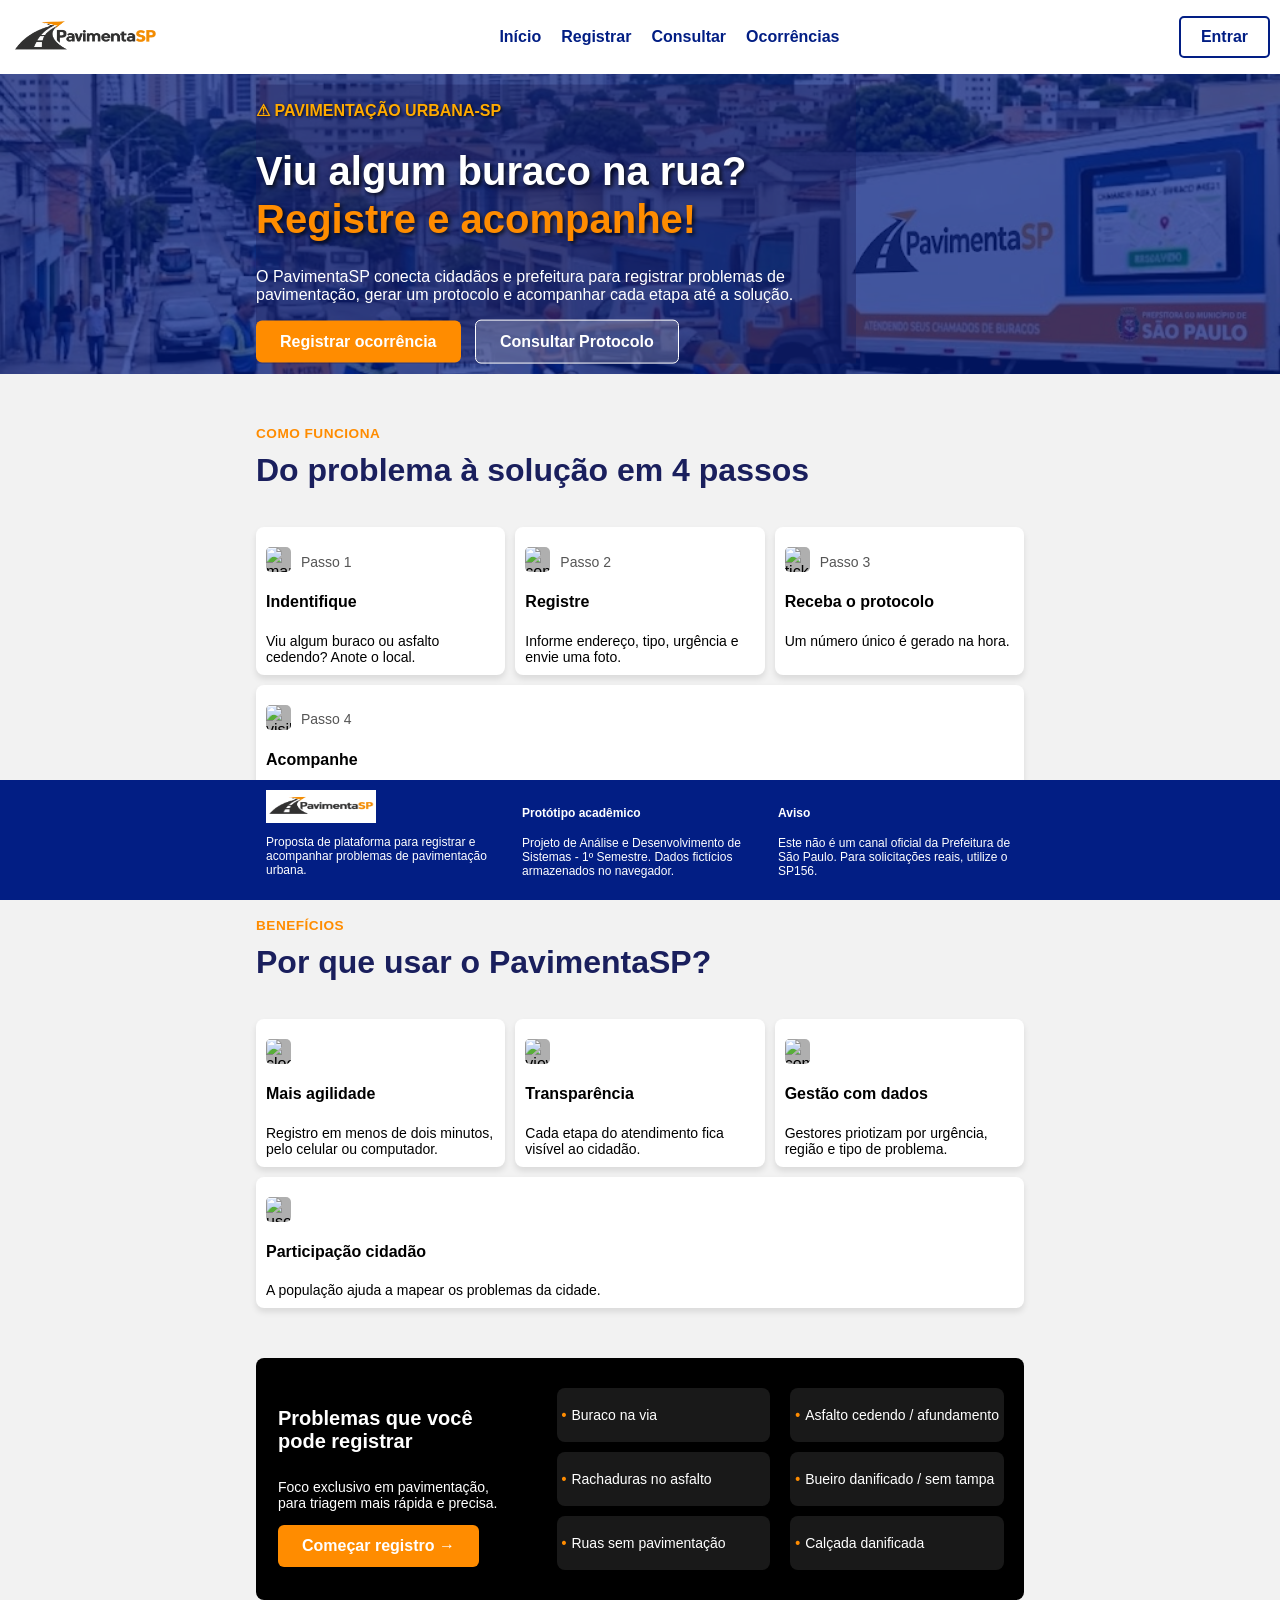
==== public/index.html @ efc805de "Adicionando telas do projeto PavimentaSP" ====
<!DOCTYPE html>
<html lang="pt-Br">

<head>
    <meta charset="UTF-8">
    <meta name="viewport" content="width=device-width, initial-scale=1.0">
    <link rel="stylesheet" href="../css/style.css">
    <title>PavimentaSP | Início</title>
</head>

<body>
    <header class="cabecalho">
        <a href="index.html"><img src="../img/logoPavimenta.png" alt="Logo PavimentaSP" class="logo"></a>

        <nav class="nav-menu">
            <a href="index.html">Início</a>
            <a href="registrar.html">Registrar</a>
            <a href="consultar.html">Consultar</a>
            <a href="ocorrencias.html">Ocorrências</a>
        </nav>

        <button id="btnEntrar" class="btn-entrar">Entrar</button>
    </header>

    <main class="conteudo">
        <div class="box-title">
            <img src="../img/sao-paulo.jpg" alt="Imagem exemplo rua São Paulo" class="img-title">

            <div class="box-textos">
                <p class="atencao-title">⚠ PAVIMENTAÇÃO URBANA-SP</p>
                <h1 class="title">Viu algum buraco na rua? <span>Registre e acompanhe!</span></h1>

                <p>O PavimentaSP conecta cidadãos e prefeitura para registrar problemas de pavimentação, gerar um
                    protocolo e acompanhar cada etapa até a solução.</p>

                <button id="btnRegistrar" class="btn-registrar">Registrar ocorrência</button>
                <button id="btnConsulta" class="btn-consulta">Consultar Protocolo</button>
            </div>
        </div>


        <div class="container">
            <div class="container-cartoes">
                <div class="cartoes-textos">
                    <span class="subtitulo-topo">COMO FUNCIONA</span>
                    <h3>Do problema à solução em 4 passos</h3>
                </div>

                <div class="cartoes">
                    <div class="cartao">
                        <div>
                            <img src="https://img.icons8.com/ios/50/marker--v1.png" alt="marker--v1" />
                            <p>Passo 1</p>
                        </div>
                        <h4>Indentifique</h4>
                        <p>Viu algum buraco ou asfalto cedendo? Anote o local.</p>
                    </div>

                    <div class="cartao">
                        <div>
                            <img src="https://img.icons8.com/ios/50/compact-camera.png" alt="compact-camera" />
                            <p>Passo 2</p>
                        </div>
                        <h4>Registre</h4>
                        <p>Informe endereço, tipo, urgência e envie uma foto.</p>
                    </div>

                    <div class="cartao">
                        <div>
                            <img src="https://img.icons8.com/pulsar-line/48/ticket.png" alt="ticket" />
                            <p>Passo 3</p>
                        </div>
                        <h4>Receba o protocolo</h4>
                        <p>Um número único é gerado na hora.</p>
                    </div>

                    <div class="cartao">
                        <div>
                            <img src="https://img.icons8.com/material-outlined/24/visible--v1.png" alt="visible--v1" />
                            <p>Passo 4</p>
                        </div>
                        <h4>Acompanhe</h4>
                        <p>Consulte a linha do tempo do antendimento.</p>
                    </div>
                </div>
            </div>

            <div class="container-cartoes">
                <div class="cartoes-textos">
                    <span class="subtitulo-topo">BENEFÍCIOS</span>
                    <h3>Por que usar o PavimentaSP?</h3>
                </div>

                <div class="cartoes">
                    <div class="cartao">
                        <div>
                            <img src="https://img.icons8.com/material-outlined/24/clock--v1.png" alt="clock--v1" />
                        </div>
                        <h4>Mais agilidade</h4>
                        <p>Registro em menos de dois minutos, pelo celular ou computador.</p>
                    </div>

                    <div class="cartao">
                        <div>
                            <img src="https://img.icons8.com/pastel-glyph/64/view-file--v1.png" alt="view-file--v1" />
                        </div>
                        <h4>Transparência</h4>
                        <p>Cada etapa do atendimento fica visível ao cidadão.</p>
                    </div>

                    <div class="cartao">
                        <div>
                            <img src="https://img.icons8.com/pastel-glyph/64/combo-chart--v1.png"
                                alt="combo-chart--v1" />
                        </div>
                        <h4>Gestão com dados</h4>
                        <p>Gestores priotizam por urgência, região e tipo de problema.</p>
                    </div>

                    <div class="cartao">
                        <div>
                            <img src="https://img.icons8.com/ios/50/user-group-man-man.png" alt="user-group-man-man" />
                        </div>
                        <h4>Participação cidadão</h4>
                        <p>A população ajuda a mapear os problemas da cidade.</p>
                    </div>
                </div>
            </div>

            <div class="grupo-box">
                <div class="content">
                    <h4>Problemas que você pode registrar</h4>
                    <p>Foco exclusivo em pavimentação, para triagem mais rápida e precisa.</p>

                    <button id="btnRegistrar" class="btn-registrar btn-registrar-rodape">Começar registro →</button>
                </div>

                <div class="bloco-content">
                    <div class="opcoes">
                        <div>
                            <p><span>•</span>Buraco na via</p>
                        </div>
                        <div>
                            <p><span>•</span>Rachaduras no asfalto</p>
                        </div>
                        <div>
                            <p><span>•</span>Ruas sem pavimentação</p>
                        </div>
                    </div>

                    <div class="opcoes">
                        <div>
                            <p><span>•</span>Asfalto cedendo / afundamento</p>
                        </div>
                        <div>
                            <p><span>•</span>Bueiro danificado / sem tampa</p>
                        </div>
                        <div>
                            <p><span>•</span>Calçada danificada</p>
                        </div>
                    </div>
                </div>

            </div>


        </div>

    </main>

    <footer class="rodape">
        <div class="bloco-rodape">
            <div class="a">
                <a href="index.html"><img src="../img/logoPavimenta.png" alt="Logo PavimentaSP" class="logo"></a>
            </div>

            <p>Proposta de plataforma para registrar e acompanhar problemas de pavimentação urbana.</p>
        </div>

        <div class="bloco-rodape">
            <h4>Protótipo acadêmico</h4>

            <p>Projeto de Análise e Desenvolvimento de Sistemas - 1º Semestre. Dados fictícios armazenados no navegador.
            </p>
        </div>

        <div class="bloco-rodape">
            <h4>Aviso</h4>

            <p>Este não é um canal oficial da Prefeitura de São Paulo. Para solicitações reais, utilize o SP156.</p>
        </div>
    </footer>

    <script src="../js/registrar.js"></script>
    <script src="../js/consultar.js"></script>
    <script src="../js/ocorrencias.js"></script>
    <script src="../js/index.js"></script>
</body>

</html>
---- css/style.css ----
:root {
  --primary-color: #021e84;
  --primary-dark: #1a1f5d;
  --accent-orange: #ff8c00;
  --accent-yellow: #ffaa00;
  --accent-orange-hover: #e07b00;

  --bg-main: #f2f2f2;
  --bg-white: #ffffff;
  --bg-black: #000000;
  --bg-icon: #afafaf;
  --text-muted: #555555;

  --overlay-dark: rgba(26, 31, 93, 0.4);
  --overlay-white-low: rgba(255, 255, 255, 0.2);
  --overlay-white-mid: rgba(255, 255, 255, 0.4);
  --overlay-option: rgba(85, 85, 85, 0.3);
  --shadow-dark: rgba(0, 0, 0, 0.8);
  --shadow-card: rgba(0, 0, 0, 0.1);
}

body {
  font-family: Arial, Helvetica, sans-serif;
  font-size: 16px;
  margin: 0 0 100px 0;
  padding: 0;
  background-color: var(--bg-main);
}

.cabecalho {
  display: flex;
  justify-content: space-between;
  align-items: center;
  background-color: var(--bg-white);
  padding: 10px;
}

.logo {
  width: 150px;
  height: 50px;
}

.nav-menu {
  display: flex;
  gap: 20px;
}

.nav-menu a {
  text-decoration: none;
  color: var(--primary-color);
  font-weight: bold;
  height: 40px;
  width: 100%;
  display: flex;
  align-items: center;
  justify-content: center;
}

.nav-menu a:hover {
  color: var(--bg-white);
  background-color: var(--primary-color);
  border-radius: 5px;
}

.btn-entrar {
  background-color: var(--bg-white);
  color: var(--primary-color);
  border: 2px solid var(--primary-color);
  padding: 10px 20px;
  border-radius: 5px;
  cursor: pointer;
  font-weight: bold;
  font-size: 16px;
  transition: background 0.3s ease;
}

.btn-entrar:hover {
  background-color: var(--primary-color);
  color: var(--bg-white);
}

.btn-registrar, .btn-consulta {
  padding: 12px 24px;
  font-size: 1rem;
  font-weight: bold;
  border-radius: 6px;
  cursor: pointer;
  margin-right: 10px;
  border: none;
  transition: background 0.3s ease;
}

.btn-registrar {
  background-color: var(--accent-orange);
  color: var(--bg-white);
}

.btn-registrar:hover {
  background-color: var(--accent-orange-hover);
}

.btn-consulta {
  background-color: var(--overlay-white-low);
  color: var(--bg-white);
  border: 1px solid var(--bg-white);
}

.btn-consulta:hover {
  background-color: var(--overlay-white-mid);
}

.conteudo {
  width: 100%;
}

.box-title {
  position: relative;
  width: 100%;
  height: 300px;
  overflow: hidden;
  background-color: var(--primary-color);
}

.img-title {
  width: 100%;
  height: 100%;
  object-fit: cover;
  object-position: center;
  opacity: 0.3;
}

.box-textos {
  position: absolute;
  top: 50%;
  left: 20%;
  transform: translateY(-50%);
  max-width: 600px;
  z-index: 2;
  color: var(--bg-white);
  background: var(--overlay-dark);
}

.atencao-title {
  font-size: 1rem;
  font-weight: bold;
  color: var(--accent-yellow);
  margin-bottom: 10px;
  text-shadow: 1px 1px 3px var(--shadow-dark);
}

.title {
  font-size: 2.5rem;
  line-height: 1.2;
  margin-bottom: 25px;
  text-shadow: 2px 2px 4px var(--shadow-dark);
}

.title span {
  color: var(--accent-orange);
}

.container {
  display: flex;
  flex-direction: column;
  width: 100%;
  padding: 0 20%;
  box-sizing: border-box;
}

.container-cartoes {
  display: flex;
  flex-direction: column;
  margin: 50px 0;
  width: 100%;
}

.cartoes-textos {
  text-align: left;
  margin-bottom: 30px;
}

.subtitulo-topo {
  color: var(--accent-orange);
  font-size: 0.85rem;
  font-weight: bold;
  letter-spacing: 0.5px;
}

.cartoes-textos h3 {
  color: var(--primary-dark);
  font-size: 2rem;
  margin: 10px 0 8px 0;
  font-weight: 800;
}

.cartoes {
  display: flex;
  justify-content: space-around;
  gap: 10px;
  width: 100%;
  flex-wrap: wrap;
}

.cartoes .cartao {
  background-color: var(--bg-white);
  border-radius: 8px;
  box-shadow: 0 4px 6px var(--shadow-card);
  padding: 10px;
  text-align: left;
  min-width: 200px;
  flex: 1;
}

.cartao div {
  display: flex;
  align-items: center;
  justify-content: flex-start;
  gap: 10px;
}

.cartao div p {
  color: var(--text-muted);
}

.cartao div img {
  background-color: var(--bg-icon);
  border-radius: 5px;
  width: 25px;
  height: 25px;
  margin-top: 10px;
}

.cartoes .cartao p {
  font-size: 14px;
  margin-bottom: 0;
}

.grupo-box {
  display: flex;
  justify-content: space-between;
  gap: 10px;
  width: 100%;
  flex-wrap: wrap;
  background-color: var(--bg-black);
  border-radius: 8px;
  margin-bottom: 100px;
}

.grupo-box .content {
  flex: 1;
  padding: 22px;
  color: var(--bg-white);
}

.content h4 {
  font-size: 20px;
}

.content p {
  font-size: 14px;
}

.bloco-content {
  display: grid;
  grid-template-columns: 1fr 1fr;
  gap: 20px;
  padding: 20px;
}

.opcoes div {
  margin: 10px 0;
  background-color: var(--overlay-option);
  padding: 5px;
  border-radius: 8px;
}

.opcoes div p {
  color: var(--bg-white);
  font-size: 14px;
}

.opcoes span {
  color: var(--accent-orange);
  font-weight: bold;
  margin-right: 5px;
}

.rodape {
  display: flex;
  background-color: var(--primary-color);
  color: var(--bg-white);
  text-align: left;
  position: fixed;
  bottom: 0;
  width: 100%;
  font-size: 12px;
  padding-left: 20%;
  padding-right: 20%;
  box-sizing: border-box;
}

.rodape .a {
  background-color: var(--bg-white);
  width: 110px;
}

.rodape .a .logo {
  width: 110px;
  height: 30px;
}

.rodape .bloco-rodape {
  margin: 10px;
  width: 400px;
}
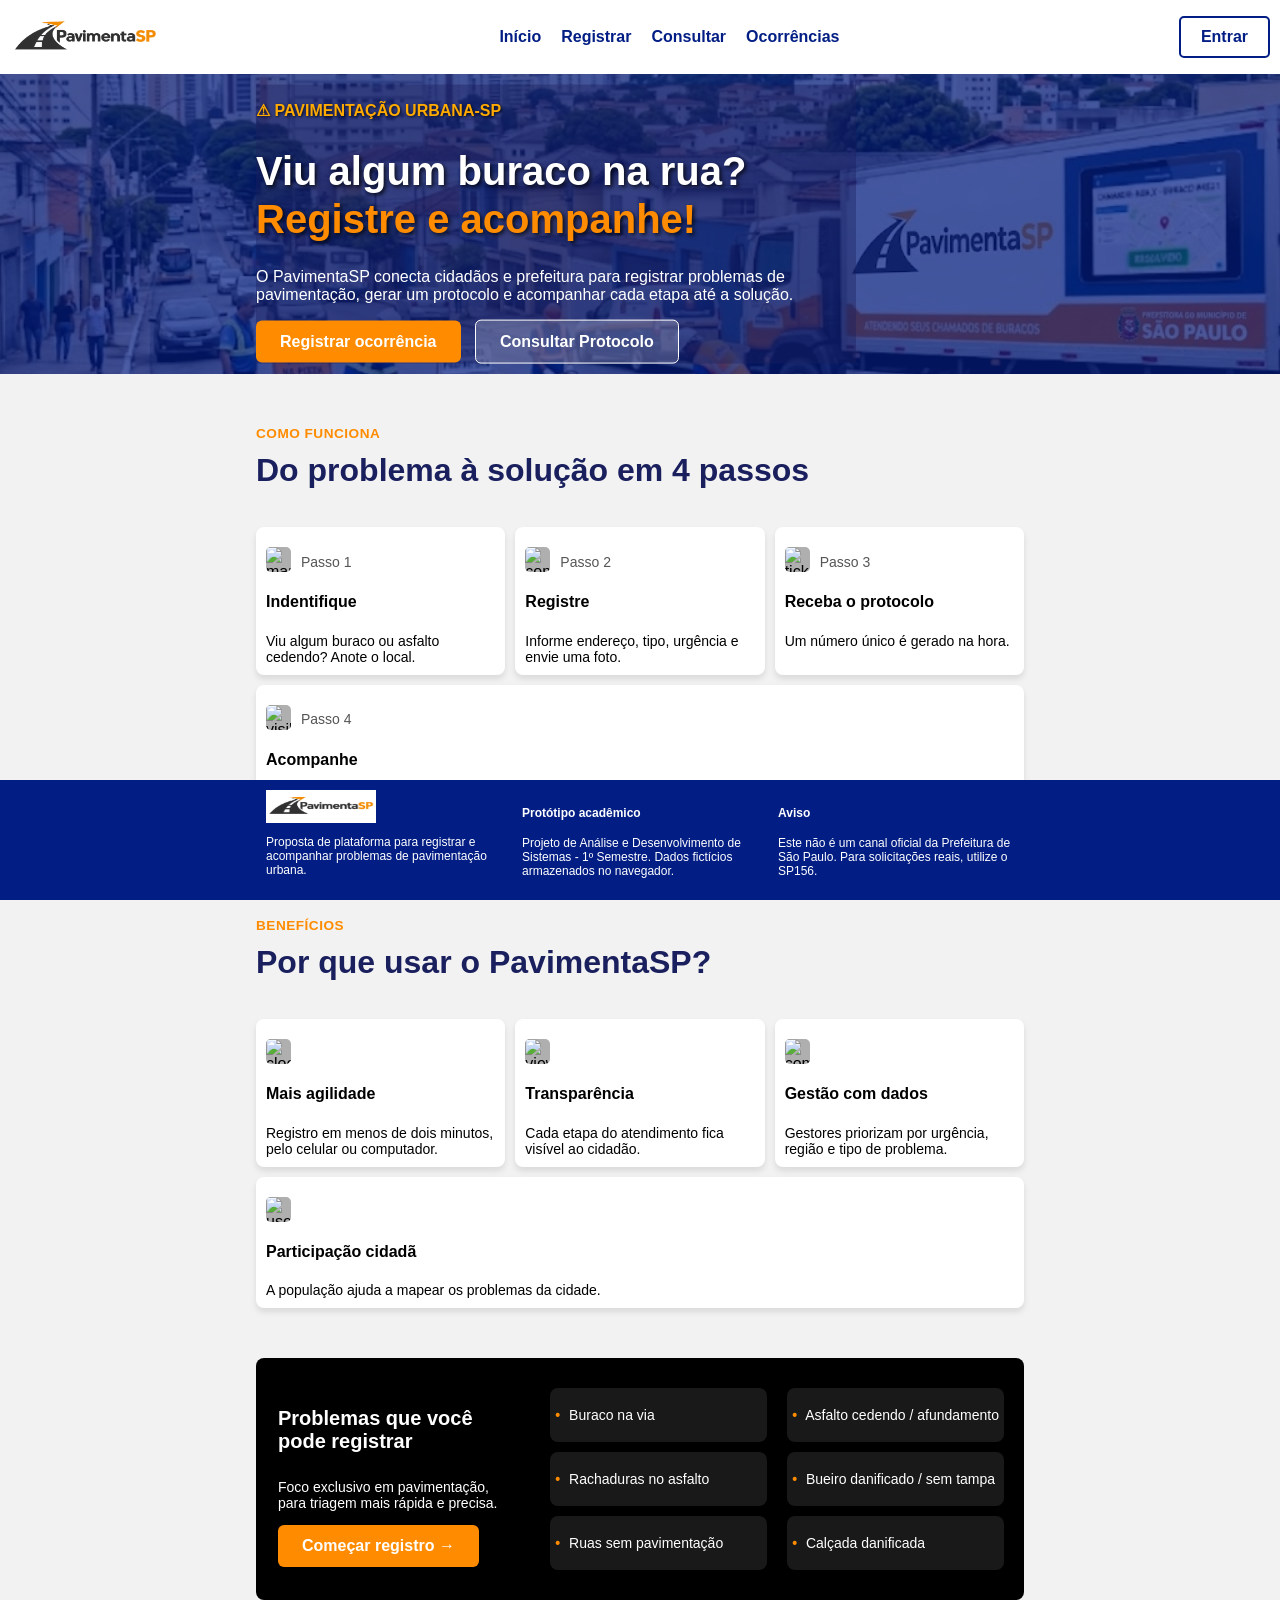
==== commit 3b41e185: "Ajustes de caminhos realizados em todos os arquivos" ====
--- a/public/index.html
+++ b/public/index.html
@@ -4,13 +4,13 @@
 <head>
     <meta charset="UTF-8">
     <meta name="viewport" content="width=device-width, initial-scale=1.0">
-    <link rel="stylesheet" href="../css/style.css">
+    <link rel="stylesheet" href="css/style.css">
     <title>PavimentaSP | Início</title>
 </head>
 
 <body>
     <header class="cabecalho">
-        <a href="index.html"><img src="../img/logoPavimenta.png" alt="Logo PavimentaSP" class="logo"></a>
+        <a href="index.html"><img src="img/logoPavimenta.png" alt="Logo PavimentaSP" class="logo"></a>
 
         <nav class="nav-menu">
             <a href="index.html">Início</a>
@@ -24,7 +24,7 @@
 
     <main class="conteudo">
         <div class="box-title">
-            <img src="../img/sao-paulo.jpg" alt="Imagem exemplo rua São Paulo" class="img-title">
+            <img src="img/sao-paulo.jpg" alt="Imagem exemplo rua São Paulo" class="img-title">
 
             <div class="box-textos">
                 <p class="atencao-title">⚠ PAVIMENTAÇÃO URBANA-SP</p>
@@ -37,7 +37,6 @@
                 <button id="btnConsulta" class="btn-consulta">Consultar Protocolo</button>
             </div>
         </div>
-
 
         <div class="container">
             <div class="container-cartoes">
@@ -80,7 +79,7 @@
                             <p>Passo 4</p>
                         </div>
                         <h4>Acompanhe</h4>
-                        <p>Consulte a linha do tempo do antendimento.</p>
+                        <p>Consulte a linha do tempo do atendimento.</p>
                     </div>
                 </div>
             </div>
@@ -114,14 +113,14 @@
                                 alt="combo-chart--v1" />
                         </div>
                         <h4>Gestão com dados</h4>
-                        <p>Gestores priotizam por urgência, região e tipo de problema.</p>
+                        <p>Gestores priorizam por urgência, região e tipo de problema.</p>
                     </div>
 
                     <div class="cartao">
                         <div>
                             <img src="https://img.icons8.com/ios/50/user-group-man-man.png" alt="user-group-man-man" />
                         </div>
-                        <h4>Participação cidadão</h4>
+                        <h4>Participação cidadã</h4>
                         <p>A população ajuda a mapear os problemas da cidade.</p>
                     </div>
                 </div>
@@ -132,69 +131,63 @@
                     <h4>Problemas que você pode registrar</h4>
                     <p>Foco exclusivo em pavimentação, para triagem mais rápida e precisa.</p>
 
-                    <button id="btnRegistrar" class="btn-registrar btn-registrar-rodape">Começar registro →</button>
+                    <button id="btnRegistrarRodape" class="btn-registrar btn-registrar-rodape">Começar registro
+                        →</button>
                 </div>
 
                 <div class="bloco-content">
                     <div class="opcoes">
                         <div>
-                            <p><span>•</span>Buraco na via</p>
+                            <p><span>•</span> Buraco na via</p>
                         </div>
                         <div>
-                            <p><span>•</span>Rachaduras no asfalto</p>
+                            <p><span>•</span> Rachaduras no asfalto</p>
                         </div>
                         <div>
-                            <p><span>•</span>Ruas sem pavimentação</p>
+                            <p><span>•</span> Ruas sem pavimentação</p>
                         </div>
                     </div>
 
                     <div class="opcoes">
                         <div>
-                            <p><span>•</span>Asfalto cedendo / afundamento</p>
+                            <p><span>•</span> Asfalto cedendo / afundamento</p>
                         </div>
                         <div>
-                            <p><span>•</span>Bueiro danificado / sem tampa</p>
+                            <p><span>•</span> Bueiro danificado / sem tampa</p>
                         </div>
                         <div>
-                            <p><span>•</span>Calçada danificada</p>
+                            <p><span>•</span> Calçada danificada</p>
                         </div>
                     </div>
                 </div>
-
             </div>
-
-
         </div>
-
     </main>
 
     <footer class="rodape">
         <div class="bloco-rodape">
             <div class="a">
-                <a href="index.html"><img src="../img/logoPavimenta.png" alt="Logo PavimentaSP" class="logo"></a>
+                <a href="index.html"><img src="img/logoPavimenta.png" alt="Logo PavimentaSP" class="logo"></a>
             </div>
-
             <p>Proposta de plataforma para registrar e acompanhar problemas de pavimentação urbana.</p>
         </div>
 
         <div class="bloco-rodape">
             <h4>Protótipo acadêmico</h4>
-
             <p>Projeto de Análise e Desenvolvimento de Sistemas - 1º Semestre. Dados fictícios armazenados no navegador.
             </p>
         </div>
 
         <div class="bloco-rodape">
             <h4>Aviso</h4>
-
             <p>Este não é um canal oficial da Prefeitura de São Paulo. Para solicitações reais, utilize o SP156.</p>
         </div>
     </footer>
 
-    <script src="../js/registrar.js"></script>
-    <script src="../js/consultar.js"></script>
-    <script src="../js/ocorrencias.js"></script>
-    <script src="../js/index.js"></script>
+    <script src="js/registrar.js"></script>
+    <script src="js/consultar.js"></script>
+    <script src="js/ocorrencias.js"></script>
+    <script src="js/index.js"></script>
 </body>
 
 </html>
--- a/public/css/style.css
+++ b/public/css/style.css
@@ -0,0 +1,315 @@
+:root {
+  --primary-color: #021e84;
+  --primary-dark: #1a1f5d;
+  --accent-orange: #ff8c00;
+  --accent-yellow: #ffaa00;
+  --accent-orange-hover: #e07b00;
+
+  --bg-main: #f2f2f2;
+  --bg-white: #ffffff;
+  --bg-black: #000000;
+  --bg-icon: #afafaf;
+  --text-muted: #555555;
+
+  --overlay-dark: rgba(26, 31, 93, 0.4);
+  --overlay-white-low: rgba(255, 255, 255, 0.2);
+  --overlay-white-mid: rgba(255, 255, 255, 0.4);
+  --overlay-option: rgba(85, 85, 85, 0.3);
+  --shadow-dark: rgba(0, 0, 0, 0.8);
+  --shadow-card: rgba(0, 0, 0, 0.1);
+}
+
+body {
+  font-family: Arial, Helvetica, sans-serif;
+  font-size: 16px;
+  margin: 0 0 100px 0;
+  padding: 0;
+  background-color: var(--bg-main);
+}
+
+.cabecalho {
+  display: flex;
+  justify-content: space-between;
+  align-items: center;
+  background-color: var(--bg-white);
+  padding: 10px;
+}
+
+.logo {
+  width: 150px;
+  height: 50px;
+}
+
+.nav-menu {
+  display: flex;
+  gap: 20px;
+}
+
+.nav-menu a {
+  text-decoration: none;
+  color: var(--primary-color);
+  font-weight: bold;
+  height: 40px;
+  width: 100%;
+  display: flex;
+  align-items: center;
+  justify-content: center;
+}
+
+.nav-menu a:hover {
+  color: var(--bg-white);
+  background-color: var(--primary-color);
+  border-radius: 5px;
+}
+
+.btn-entrar {
+  background-color: var(--bg-white);
+  color: var(--primary-color);
+  border: 2px solid var(--primary-color);
+  padding: 10px 20px;
+  border-radius: 5px;
+  cursor: pointer;
+  font-weight: bold;
+  font-size: 16px;
+  transition: background 0.3s ease;
+}
+
+.btn-entrar:hover {
+  background-color: var(--primary-color);
+  color: var(--bg-white);
+}
+
+.btn-registrar, .btn-consulta {
+  padding: 12px 24px;
+  font-size: 1rem;
+  font-weight: bold;
+  border-radius: 6px;
+  cursor: pointer;
+  margin-right: 10px;
+  border: none;
+  transition: background 0.3s ease;
+}
+
+.btn-registrar {
+  background-color: var(--accent-orange);
+  color: var(--bg-white);
+}
+
+.btn-registrar:hover {
+  background-color: var(--accent-orange-hover);
+}
+
+.btn-consulta {
+  background-color: var(--overlay-white-low);
+  color: var(--bg-white);
+  border: 1px solid var(--bg-white);
+}
+
+.btn-consulta:hover {
+  background-color: var(--overlay-white-mid);
+}
+
+.conteudo {
+  width: 100%;
+}
+
+.box-title {
+  position: relative;
+  width: 100%;
+  height: 300px;
+  overflow: hidden;
+  background-color: var(--primary-color);
+}
+
+.img-title {
+  width: 100%;
+  height: 100%;
+  object-fit: cover;
+  object-position: center;
+  opacity: 0.3;
+}
+
+.box-textos {
+  position: absolute;
+  top: 50%;
+  left: 20%;
+  transform: translateY(-50%);
+  max-width: 600px;
+  z-index: 2;
+  color: var(--bg-white);
+  background: var(--overlay-dark);
+}
+
+.atencao-title {
+  font-size: 1rem;
+  font-weight: bold;
+  color: var(--accent-yellow);
+  margin-bottom: 10px;
+  text-shadow: 1px 1px 3px var(--shadow-dark);
+}
+
+.title {
+  font-size: 2.5rem;
+  line-height: 1.2;
+  margin-bottom: 25px;
+  text-shadow: 2px 2px 4px var(--shadow-dark);
+}
+
+.title span {
+  color: var(--accent-orange);
+}
+
+.container {
+  display: flex;
+  flex-direction: column;
+  width: 100%;
+  padding: 0 20%;
+  box-sizing: border-box;
+}
+
+.container-cartoes {
+  display: flex;
+  flex-direction: column;
+  margin: 50px 0;
+  width: 100%;
+}
+
+.cartoes-textos {
+  text-align: left;
+  margin-bottom: 30px;
+}
+
+.subtitulo-topo {
+  color: var(--accent-orange);
+  font-size: 0.85rem;
+  font-weight: bold;
+  letter-spacing: 0.5px;
+}
+
+.cartoes-textos h3 {
+  color: var(--primary-dark);
+  font-size: 2rem;
+  margin: 10px 0 8px 0;
+  font-weight: 800;
+}
+
+.cartoes {
+  display: flex;
+  justify-content: space-around;
+  gap: 10px;
+  width: 100%;
+  flex-wrap: wrap;
+}
+
+.cartoes .cartao {
+  background-color: var(--bg-white);
+  border-radius: 8px;
+  box-shadow: 0 4px 6px var(--shadow-card);
+  padding: 10px;
+  text-align: left;
+  min-width: 200px;
+  flex: 1;
+}
+
+.cartao div {
+  display: flex;
+  align-items: center;
+  justify-content: flex-start;
+  gap: 10px;
+}
+
+.cartao div p {
+  color: var(--text-muted);
+}
+
+.cartao div img {
+  background-color: var(--bg-icon);
+  border-radius: 5px;
+  width: 25px;
+  height: 25px;
+  margin-top: 10px;
+}
+
+.cartoes .cartao p {
+  font-size: 14px;
+  margin-bottom: 0;
+}
+
+.grupo-box {
+  display: flex;
+  justify-content: space-between;
+  gap: 10px;
+  width: 100%;
+  flex-wrap: wrap;
+  background-color: var(--bg-black);
+  border-radius: 8px;
+  margin-bottom: 100px;
+}
+
+.grupo-box .content {
+  flex: 1;
+  padding: 22px;
+  color: var(--bg-white);
+}
+
+.content h4 {
+  font-size: 20px;
+}
+
+.content p {
+  font-size: 14px;
+}
+
+.bloco-content {
+  display: grid;
+  grid-template-columns: 1fr 1fr;
+  gap: 20px;
+  padding: 20px;
+}
+
+.opcoes div {
+  margin: 10px 0;
+  background-color: var(--overlay-option);
+  padding: 5px;
+  border-radius: 8px;
+}
+
+.opcoes div p {
+  color: var(--bg-white);
+  font-size: 14px;
+}
+
+.opcoes span {
+  color: var(--accent-orange);
+  font-weight: bold;
+  margin-right: 5px;
+}
+
+.rodape {
+  display: flex;
+  background-color: var(--primary-color);
+  color: var(--bg-white);
+  text-align: left;
+  position: fixed;
+  bottom: 0;
+  width: 100%;
+  font-size: 12px;
+  padding-left: 20%;
+  padding-right: 20%;
+  box-sizing: border-box;
+}
+
+.rodape .a {
+  background-color: var(--bg-white);
+  width: 110px;
+}
+
+.rodape .a .logo {
+  width: 110px;
+  height: 30px;
+}
+
+.rodape .bloco-rodape {
+  margin: 10px;
+  width: 400px;
+}
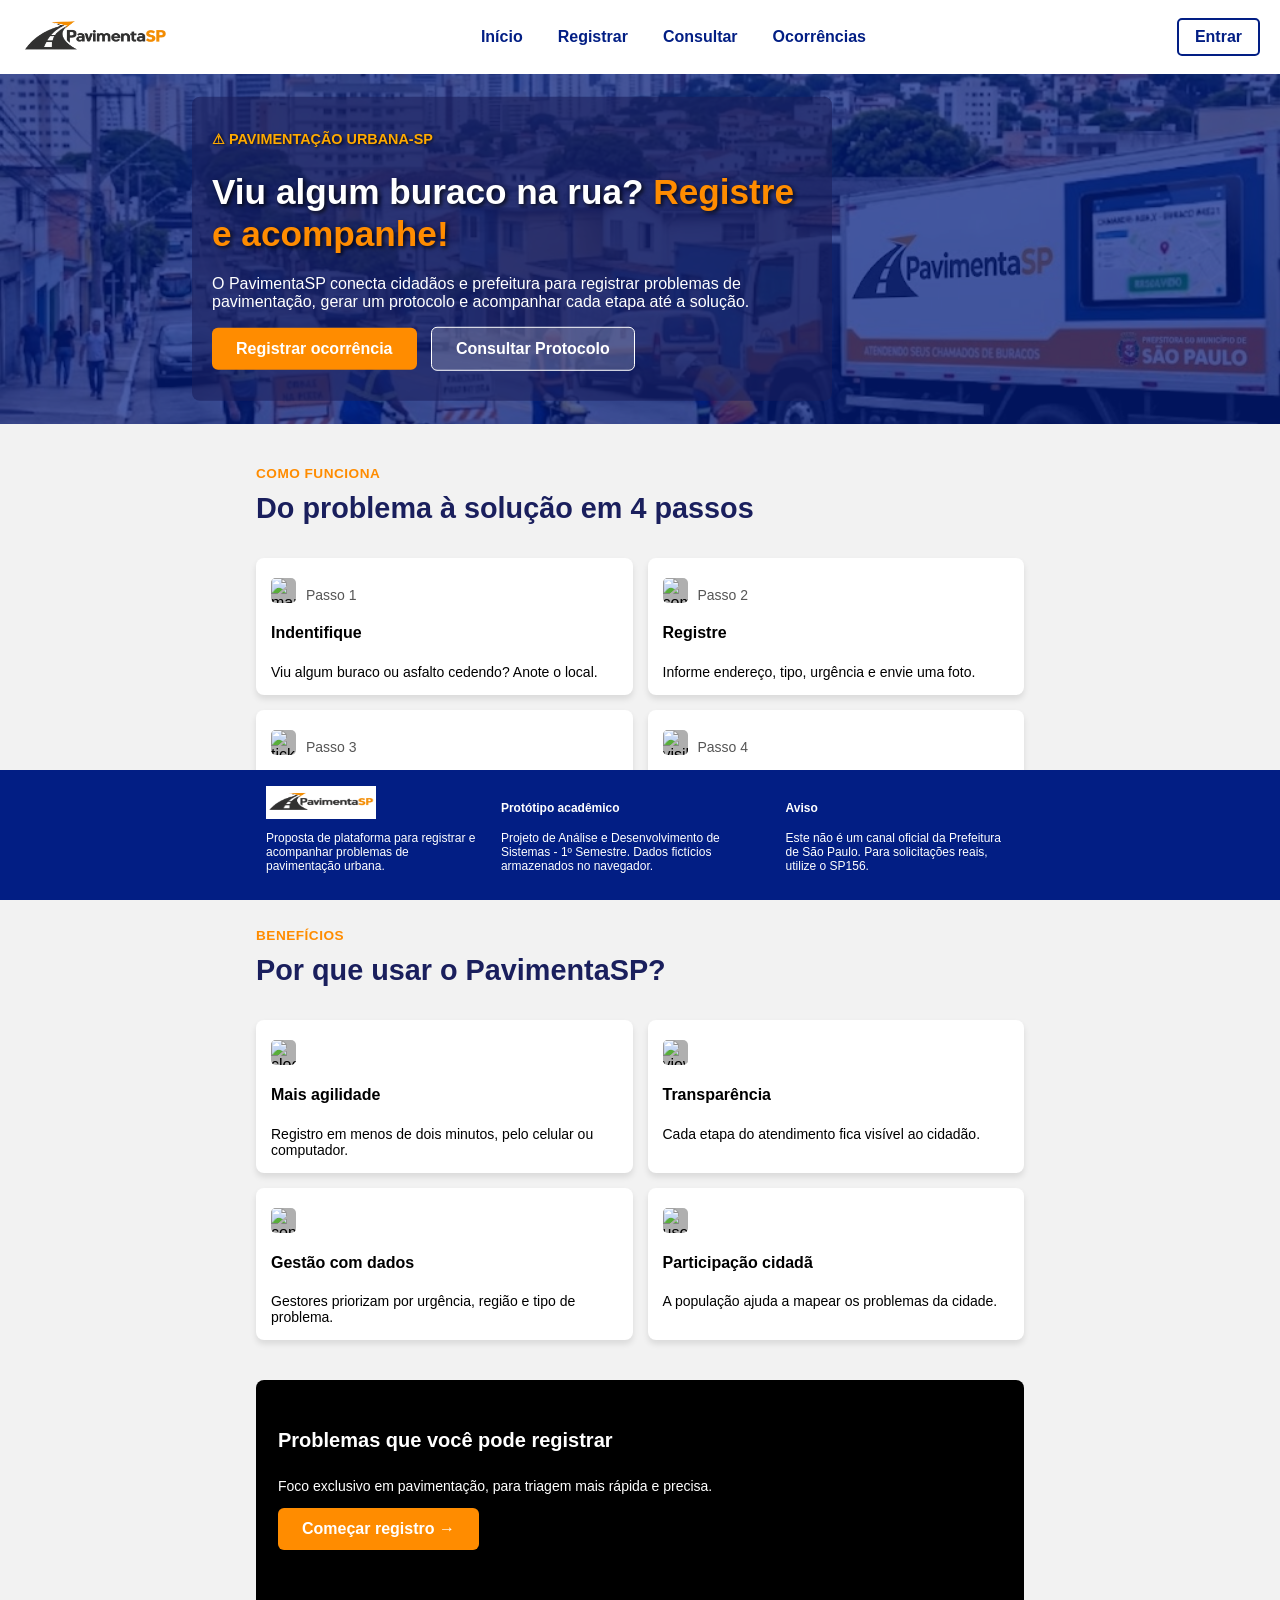
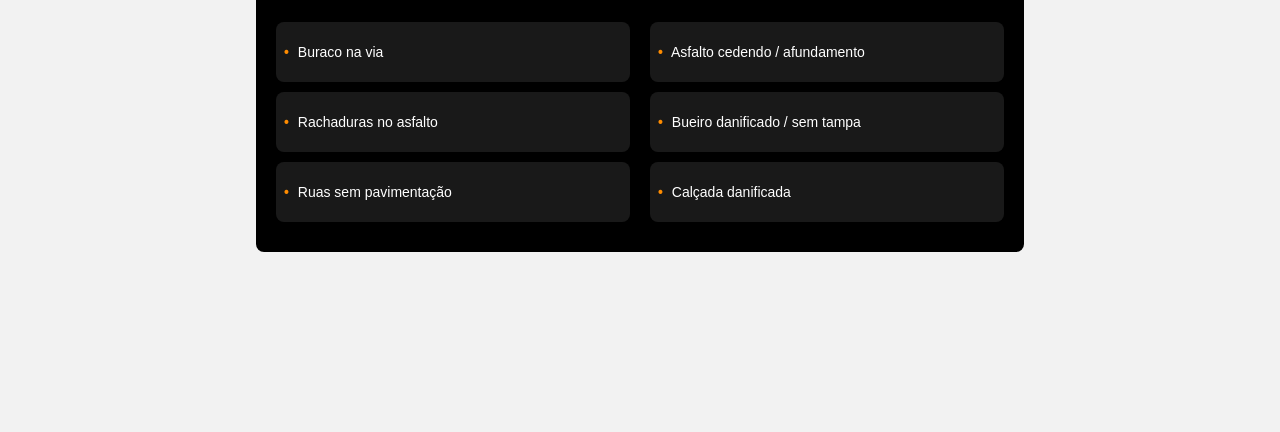
==== commit 4929575c: "Ajuste no ID do botão registrar" ====
--- a/public/index.html
+++ b/public/index.html
@@ -131,7 +131,7 @@
                     <h4>Problemas que você pode registrar</h4>
                     <p>Foco exclusivo em pavimentação, para triagem mais rápida e precisa.</p>
 
-                    <button id="btnRegistrarRodape" class="btn-registrar btn-registrar-rodape">Começar registro
+                    <button id="btnRegistrar" class="btn-registrar btn-registrar-rodape">Começar registro
                         →</button>
                 </div>
 
--- a/public/css/style.css
+++ b/public/css/style.css
@@ -11,7 +11,7 @@
   --bg-icon: #afafaf;
   --text-muted: #555555;
 
-  --overlay-dark: rgba(26, 31, 93, 0.4);
+  --overlay-dark: rgba(26, 31, 93, 0.6);
   --overlay-white-low: rgba(255, 255, 255, 0.2);
   --overlay-white-mid: rgba(255, 255, 255, 0.4);
   --overlay-option: rgba(85, 85, 85, 0.3);
@@ -22,9 +22,10 @@
 body {
   font-family: Arial, Helvetica, sans-serif;
   font-size: 16px;
-  margin: 0 0 100px 0;
+  margin: 0 0 120px 0;
   padding: 0;
   background-color: var(--bg-main);
+  overflow-x: hidden;
 }
 
 .cabecalho {
@@ -32,7 +33,8 @@
   justify-content: space-between;
   align-items: center;
   background-color: var(--bg-white);
-  padding: 10px;
+  padding: 10px 20px;
+  flex-wrap: wrap;
 }
 
 .logo {
@@ -42,7 +44,8 @@
 
 .nav-menu {
   display: flex;
-  gap: 20px;
+  gap: 15px;
+  flex-wrap: wrap;
 }
 
 .nav-menu a {
@@ -50,10 +53,10 @@
   color: var(--primary-color);
   font-weight: bold;
   height: 40px;
-  width: 100%;
   display: flex;
   align-items: center;
   justify-content: center;
+  padding: 0 10px;
 }
 
 .nav-menu a:hover {
@@ -66,7 +69,7 @@
   background-color: var(--bg-white);
   color: var(--primary-color);
   border: 2px solid var(--primary-color);
-  padding: 10px 20px;
+  padding: 8px 16px;
   border-radius: 5px;
   cursor: pointer;
   font-weight: bold;
@@ -86,6 +89,7 @@
   border-radius: 6px;
   cursor: pointer;
   margin-right: 10px;
+  margin-bottom: 10px;
   border: none;
   transition: background 0.3s ease;
 }
@@ -116,7 +120,7 @@
 .box-title {
   position: relative;
   width: 100%;
-  height: 300px;
+  height: 350px;
   overflow: hidden;
   background-color: var(--primary-color);
 }
@@ -132,26 +136,29 @@
 .box-textos {
   position: absolute;
   top: 50%;
-  left: 20%;
+  left: 15%;
   transform: translateY(-50%);
   max-width: 600px;
+  width: 70%;
   z-index: 2;
   color: var(--bg-white);
   background: var(--overlay-dark);
+  padding: 20px;
+  border-radius: 8px;
 }
 
 .atencao-title {
-  font-size: 1rem;
+  font-size: 0.9rem;
   font-weight: bold;
   color: var(--accent-yellow);
-  margin-bottom: 10px;
+  margin-bottom: 8px;
   text-shadow: 1px 1px 3px var(--shadow-dark);
 }
 
 .title {
-  font-size: 2.5rem;
+  font-size: 2.2rem;
   line-height: 1.2;
-  margin-bottom: 25px;
+  margin-bottom: 20px;
   text-shadow: 2px 2px 4px var(--shadow-dark);
 }
 
@@ -170,13 +177,13 @@
 .container-cartoes {
   display: flex;
   flex-direction: column;
-  margin: 50px 0;
+  margin: 40px 0;
   width: 100%;
 }
 
 .cartoes-textos {
   text-align: left;
-  margin-bottom: 30px;
+  margin-bottom: 25px;
 }
 
 .subtitulo-topo {
@@ -188,7 +195,7 @@
 
 .cartoes-textos h3 {
   color: var(--primary-dark);
-  font-size: 2rem;
+  font-size: 1.8rem;
   margin: 10px 0 8px 0;
   font-weight: 800;
 }
@@ -196,7 +203,7 @@
 .cartoes {
   display: flex;
   justify-content: space-around;
-  gap: 10px;
+  gap: 15px;
   width: 100%;
   flex-wrap: wrap;
 }
@@ -205,9 +212,9 @@
   background-color: var(--bg-white);
   border-radius: 8px;
   box-shadow: 0 4px 6px var(--shadow-card);
-  padding: 10px;
+  padding: 15px;
   text-align: left;
-  min-width: 200px;
+  min-width: 220px;
   flex: 1;
 }
 
@@ -227,7 +234,7 @@
   border-radius: 5px;
   width: 25px;
   height: 25px;
-  margin-top: 10px;
+  margin-top: 5px;
 }
 
 .cartoes .cartao p {
@@ -243,13 +250,14 @@
   flex-wrap: wrap;
   background-color: var(--bg-black);
   border-radius: 8px;
-  margin-bottom: 100px;
+  margin-bottom: 60px;
 }
 
 .grupo-box .content {
   flex: 1;
   padding: 22px;
   color: var(--bg-white);
+  min-width: 280px;
 }
 
 .content h4 {
@@ -265,12 +273,14 @@
   grid-template-columns: 1fr 1fr;
   gap: 20px;
   padding: 20px;
+  width: 100%;
+  box-sizing: border-box;
 }
 
 .opcoes div {
   margin: 10px 0;
   background-color: var(--overlay-option);
-  padding: 5px;
+  padding: 8px;
   border-radius: 8px;
 }
 
@@ -292,11 +302,14 @@
   text-align: left;
   position: fixed;
   bottom: 0;
+  left: 0;
   width: 100%;
   font-size: 12px;
-  padding-left: 20%;
-  padding-right: 20%;
+  padding: 10px 20%;
   box-sizing: border-box;
+  z-index: 100;
+  justify-content: space-between;
+  align-items: center;
 }
 
 .rodape .a {
@@ -310,6 +323,106 @@
 }
 
 .rodape .bloco-rodape {
-  margin: 10px;
-  width: 400px;
+  margin: 5px 10px;
+  max-width: 300px;
+}
+
+
+/* =========================================
+   RESPONSIVIDADE PARA DISPOSITIVOS MÓVEIS
+   ========================================= */
+
+@media (max-width: 1024px) {
+  .container {
+    padding: 0 10%;
+  }
+
+  .rodape {
+    padding: 10px 10%;
+  }
+
+  .box-textos {
+    left: 8%;
+    width: 80%;
+  }
+}
+
+@media (max-width: 768px) {
+  .cabecalho {
+    flex-direction: column;
+    gap: 15px;
+    align-items: center;
+  }
+
+  .nav-menu {
+    justify-content: center;
+    gap: 10px;
+  }
+
+  .container {
+    padding: 0 5%;
+  }
+
+  .box-textos {
+    left: 5%;
+    width: 90%;
+    padding: 15px;
+  }
+
+  .title {
+    font-size: 1.8rem;
+  }
+
+  .bloco-content {
+    grid-template-columns: 1fr;
+  }
+
+  .rodape {
+    flex-direction: column;
+    position: relative;
+    padding: 20px 5%;
+    text-align: center;
+    gap: 15px;
+  }
+
+  .rodape .bloco-rodape {
+    width: 100%;
+    max-width: 100%;
+    margin: 5px 0;
+  }
+
+  .rodape .a {
+    margin: 0 auto;
+  }
+
+  body {
+    margin-bottom: 0; /* Remove a margem fixa do rodapé se ele virar relativo no mobile */
+  }
+}
+
+@media (max-width: 480px) {
+  .nav-menu {
+    flex-direction: column;
+    width: 100%;
+    align-items: center;
+    gap: 5px;
+  }
+
+  .nav-menu a {
+    width: 100%;
+    height: 35px;
+  }
+
+  .title {
+    font-size: 1.5rem;
+  }
+
+  .cartoes .cartao {
+    min-width: 100%;
+  }
+
+  .btn-registrar, .btn-consulta {
+    width: 100%;
+    margin-right: 0;
+  }
 }
